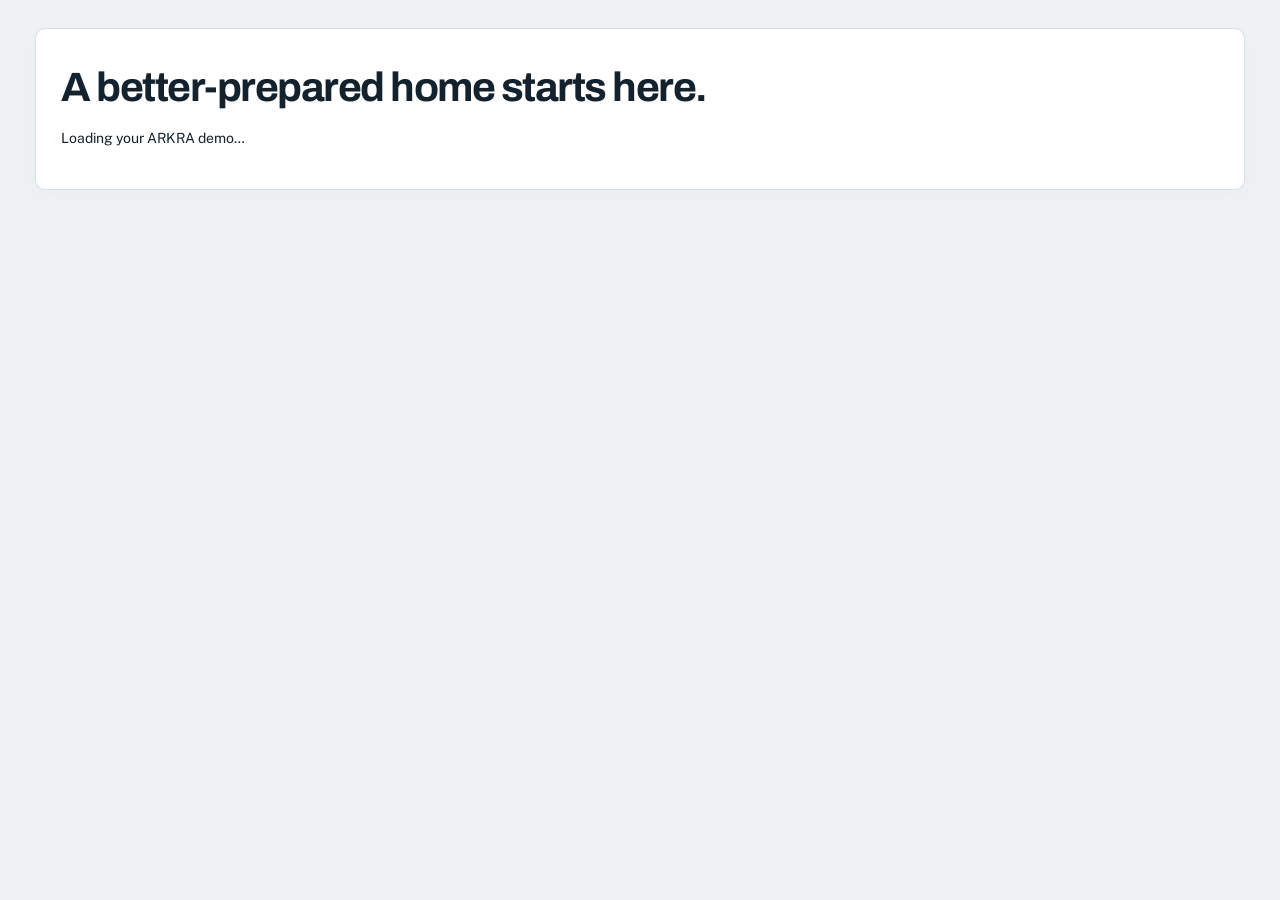
==== index.html @ 0b9d2a99 "Publish ARKRA website" ====
<!doctype html>
<html lang="en-GB">
  <head>
    <meta charset="utf-8" />
    <meta name="viewport" content="width=device-width,initial-scale=1" />
    <meta
      name="description"
      content="Understand your home’s climate risks and build a practical, funded resilience plan. ARKRA demo product."
    />
    <meta name="theme-color" content="#102d3b" />
    <title>ARKRA · A better-prepared home</title>
    <link rel="icon" href="data:," />
    <link rel="stylesheet" href="./assets/css/arkra.css?v=3" />
  </head>
  <body data-page="overview">
    <a class="skip" href="#main">Skip to content</a>
    <div id="header"></div>
    <main id="main">
      <section class="card">
        <h1>A better-prepared home starts here.</h1>
        <p>Loading your ARKRA demo…</p>
        <noscript
          >Enable JavaScript to explore this interactive demo. No information is
          sent.</noscript
        >
      </section>
    </main>
    <div id="footer"></div>
    <script type="module" src="./assets/js/app.js?v=3"></script>
  </body>
</html>
---- assets/css/arkra.css ----
@import url("https://fonts.googleapis.com/css2?family=Archivo:wght@400;500;600;700;800&family=Public+Sans:wght@400;500;600;700&display=swap");
:root {
  --paper: #eef2f3;
  --card: #fff;
  --ink: #13222c;
  --muted: #566874;
  --line: #d6dee2;
  --accent: #0a5a78;
  --soft: #e4eff2;
  --nav: #102d3b;
  --a: #2e8b57;
  --b: #7fae2e;
  --c: #d9a400;
  --d: #e2741b;
  --e: #c7352b;
  --shadow: 0 5px 22px #183d4d06;
  color-scheme: light;
}
html[data-theme="dark"] {
  --paper: #101c24;
  --card: #182a35;
  --ink: #ecf3f5;
  --muted: #a9bcc7;
  --line: #334853;
  --accent: #7bd0ec;
  --soft: #213d4c;
  --nav: #0a1720;
  color-scheme: dark;
}
* {
  box-sizing: border-box;
}
body {
  margin: 0;
  background: var(--paper);
  color: var(--ink);
  font:
    14px/1.65 "Public Sans",
    sans-serif;
  font-variant-numeric: tabular-nums;
}
h1,
h2,
h3,
.wordmark,
.metric {
  font-family: Archivo, sans-serif;
  line-height: 1.15;
}
h1 {
  font-size: clamp(28px, 3.2vw, 42px);
  letter-spacing: -1.5px;
  margin: 10px 0 16px;
}
h2 {
  font-size: 23px;
  letter-spacing: -0.6px;
  margin: 0 0 16px;
}
h3 {
  font-size: 17px;
  margin: 0 0 10px;
}
p {
  margin: 0 0 14px;
}
a {
  color: var(--accent);
  text-underline-offset: 4px;
}
button,
a,
input,
select,
textarea {
  touch-action: manipulation;
}
button,
.button {
  border: 1px solid var(--line);
  border-radius: 6px;
  background: var(--card);
  color: var(--ink);
  padding: 10px 16px;
  font:
    600 13px "Public Sans",
    sans-serif;
  cursor: pointer;
  display: inline-flex;
  align-items: center;
  justify-content: center;
  gap: 10px;
  text-decoration: none;
}
button:hover,
.button:hover {
  border-color: var(--accent);
}
.primary {
  background: var(--accent);
  color: var(--card);
  border-color: var(--accent);
}
html[data-theme="dark"] .primary {
  color: #102d3b;
}
:focus-visible {
  outline: 3px solid #d9a400;
  outline-offset: 4px;
}
.skip {
  position: absolute;
  top: -100px;
}
.skip:focus {
  top: 8px;
  z-index: 9;
}
.topbar {
  background: var(--nav);
  color: white;
}
.header {
  max-width: 1400px;
  padding: 23px 40px;
  margin: auto;
  display: flex;
  align-items: center;
  gap: 42px;
}
.wordmark {
  font-size: 27px;
  color: white;
  letter-spacing: 3px;
  font-weight: 800;
  text-decoration: none;
}
.wordmark span {
  color: #79bbca;
}
.brandnote {
  font-size: 10px;
  letter-spacing: 1.8px;
  color: #b2c7cf;
  margin-top: 4px;
}
nav {
  display: flex;
  gap: 7px;
  flex: 1;
}
nav a {
  color: #b8ccd5;
  text-decoration: none;
  padding: 8px 13px;
  border-radius: 5px;
  font-size: 13px;
}
nav a.active {
  color: white;
  background: #294754;
}
nav a:hover {
  color: white;
}
.theme {
  background: transparent;
  border-color: #55727f;
  color: white;
  padding: 8px 12px;
}
.notice {
  border-bottom: 1px solid var(--line);
  color: var(--muted);
  font-size: 11px;
  padding: 9px 30px;
  text-align: center;
  background: var(--card);
}
main {
  max-width: 1320px;
  margin: 0 auto;
  padding: 35px 35px 65px;
}
.eyebrow {
  font-size: 10px;
  letter-spacing: 2px;
  font-weight: 700;
  text-transform: uppercase;
  color: var(--accent);
}
.pageintro {
  display: flex;
  justify-content: space-between;
  align-items: end;
  margin-bottom: 27px;
  gap: 20px;
}
.pageintro p {
  max-width: 700px;
  color: var(--muted);
  margin: 0;
}
.tag {
  display: inline-flex;
  align-items: center;
  border: 1px solid var(--line);
  border-radius: 4px;
  padding: 4px 8px;
  font-size: 10px;
  letter-spacing: 0.5px;
  white-space: nowrap;
  background: var(--card);
  color: var(--muted);
}
.dot {
  width: 6px;
  height: 6px;
  background: #65b9c5;
  border-radius: 50%;
  display: inline-block;
  margin-right: 7px;
}
.card {
  background: var(--card);
  border: 1px solid var(--line);
  border-radius: 9px;
  box-shadow: var(--shadow);
  padding: 25px;
}
.grid {
  display: grid;
  gap: 20px;
}
.three {
  grid-template-columns: repeat(3, 1fr);
}
.four {
  grid-template-columns: repeat(4, 1fr);
}
.two {
  grid-template-columns: repeat(2, 1fr);
}
.muted,
small {
  color: var(--muted);
}
small {
  font-size: 11px;
}
.section {
  margin-top: 30px;
}
.sectiontitle {
  display: flex;
  align-items: center;
  justify-content: space-between;
  margin-bottom: 15px;
}
.sectiontitle h2 {
  margin: 0;
}
.metric {
  font-size: 37px;
  letter-spacing: -1.4px;
  font-weight: 600;
  margin: 12px 0 6px;
}
.metric small {
  font-size: 14px;
  letter-spacing: 0;
  font-family: "Public Sans", sans-serif;
  font-weight: 400;
}
.kpi-label {
  font-size: 11px;
  color: var(--muted);
}
.pill {
  border-radius: 4px;
  padding: 4px 8px;
  font-size: 11px;
  font-weight: 700;
  color: #1a252a;
  background: var(--band);
  display: inline-block;
}
.pill.A,
.pill.B,
.pill.C {
  color: #13222c;
}
.pill.D,
.pill.E {
  color: #fff;
}
.A {
  --band: var(--a);
}
.B {
  --band: var(--b);
}
.C {
  --band: var(--c);
}
.D {
  --band: var(--d);
}
.E {
  --band: var(--e);
}
.hero {
  padding: 0;
  display: grid;
  grid-template-columns: 1.1fr 1fr;
  overflow: hidden;
}
.herocopy {
  padding: 36px;
}
.herocopy h2 {
  font-size: 34px;
  max-width: 520px;
  letter-spacing: -1px;
}
.herocopy p {
  max-width: 510px;
  color: var(--muted);
}
.heroart {
  background: #dce9ed;
  min-height: 300px;
  display: grid;
  place-items: center;
  position: relative;
}
.heroart svg {
  width: 100%;
  height: 310px;
}
.artlabel {
  position: absolute;
  bottom: 15px;
  left: 25px;
  font-size: 9px;
  letter-spacing: 1px;
  color: #375765;
}
.journey {
  display: grid;
  grid-template-columns: repeat(5, 1fr);
  padding: 22px 0;
  gap: 12px;
}
.step {
  display: flex;
  gap: 12px;
  align-items: center;
}
.stepnum {
  border: 1px solid var(--line);
  border-radius: 50%;
  width: 30px;
  height: 30px;
  display: grid;
  place-items: center;
  font-size: 11px;
  color: var(--accent);
  background: var(--card);
}
.step strong {
  font-size: 13px;
  display: block;
}
.step small {
  font-size: 10px;
}
.proto {
  position: relative;
  display: flex;
  flex-direction: column;
  min-height: 246px;
}
.proto .icon {
  font-size: 26px;
  color: var(--accent);
  margin-bottom: 20px;
}
.proto h3 {
  font-size: 20px;
}
.proto p {
  color: var(--muted);
  font-size: 12px;
}
.proto a {
  font-size: 12px;
  font-weight: 700;
  text-decoration: none;
  margin-top: auto;
}
.proto .number {
  position: absolute;
  right: 23px;
  top: 23px;
  font-size: 10px;
  letter-spacing: 1px;
  color: var(--muted);
}
.split {
  grid-template-columns: 310px minmax(0, 1fr);
  align-items: start;
}
.planlayout {
  grid-template-columns: minmax(0, 1fr) 360px;
  align-items: start;
}
.sticky {
  position: sticky;
  top: 18px;
}
.field {
  display: block;
  margin-bottom: 15px;
  font-size: 12px;
  font-weight: 600;
}
.field input,
.field select,
.field textarea {
  margin-top: 6px;
  width: 100%;
}
input,
select,
textarea {
  border: 1px solid var(--line);
  padding: 9px 10px;
  border-radius: 5px;
  background: var(--card);
  color: var(--ink);
  font:
    13px "Public Sans",
    sans-serif;
  max-width: 100%;
}
input[type="checkbox"] {
  accent-color: var(--accent);
  width: 16px;
  height: 16px;
}
input[type="range"] {
  accent-color: var(--accent);
  width: 100%;
  padding: 0;
}
fieldset {
  border: 0;
  padding: 0;
  margin: 18px 0;
}
legend {
  font-weight: 700;
  margin-bottom: 10px;
}
.check {
  display: flex;
  align-items: center;
  gap: 9px;
  font-size: 12px;
  margin: 9px 0;
}
.segmented {
  display: flex;
  gap: 5px;
  background: var(--paper);
  padding: 4px;
  border-radius: 6px;
  flex-wrap: wrap;
}
.segmented button {
  border: 0;
  background: transparent;
  padding: 8px 13px;
  font-size: 11px;
}
.segmented button.selected {
  background: var(--card);
  box-shadow: 0 1px 4px #0001;
  color: var(--accent);
}
.scorehead {
  display: flex;
  justify-content: space-between;
  gap: 20px;
}
.scorevalue {
  font-family: Archivo, sans-serif;
  font-size: 72px;
  line-height: 1;
  font-weight: 600;
  letter-spacing: -4px;
  margin: 16px 0;
}
.scorevalue small {
  font-size: 21px;
  letter-spacing: -0.5px;
}
.rangebar {
  position: relative;
  display: flex;
  height: 12px;
  border-radius: 4px;
  margin: 30px 0 23px;
}
.rangebar > span {
  width: 20%;
  background: var(--band);
  text-align: center;
  padding-top: 15px;
  font-size: 9px;
}
.marker {
  position: absolute;
  width: 3px;
  height: 22px;
  top: -5px;
  background: var(--ink);
}
.likely {
  position: absolute;
  height: 22px;
  top: -5px;
  border: 2px solid var(--ink);
  background: #ffffff55;
}
.trajectory {
  margin-top: 23px;
}
.trajectory .card {
  padding: 15px;
  box-shadow: none;
}
.trajectory .metric {
  font-size: 28px;
}
.hazard {
  border-top: 1px solid var(--line);
  padding: 18px 0;
}
.hazardtitle {
  display: flex;
  justify-content: space-between;
  font-size: 13px;
  margin-bottom: 10px;
}
.bar {
  height: 7px;
  background: var(--paper);
  border-radius: 3px;
  overflow: hidden;
  margin: 5px 0;
}
.bar i {
  display: block;
  height: 100%;
  background: var(--accent);
  border-radius: 3px;
}
.bar.area i {
  background: #a6b8c1;
}
.barlabel {
  display: flex;
  justify-content: space-between;
  font-size: 10px;
  color: var(--muted);
}
.factor {
  font-size: 10px;
  background: #e4f3e9;
  color: #28613c;
  border-radius: 3px;
  display: inline-block;
  margin: 6px 3px 0 0;
  padding: 2px 6px;
}
.factor.up {
  background: #fff0d9;
  color: #805110;
}
details {
  margin-top: 10px;
}
summary {
  font-size: 11px;
  color: var(--accent);
  cursor: pointer;
}
.epcladder {
  display: flex;
  gap: 4px;
  margin: 16px 0;
}
.epcladder span {
  padding: 4px 9px;
  color: #13222c;
  font-size: 11px;
}
.epcladder .current {
  outline: 2px solid var(--ink);
  outline-offset: 3px;
  font-weight: 700;
}
.actions {
  display: flex;
  gap: 8px;
  flex-wrap: wrap;
  align-items: center;
}
.measure {
  margin-bottom: 13px;
}
.measuretop {
  display: flex;
  gap: 15px;
  justify-content: space-between;
}
.measuretop h3 {
  font-size: 15px;
}
.measure .three {
  gap: 10px;
  margin: 14px 0;
}
.measure strong {
  font-size: 16px;
}
.measure p {
  font-size: 11px;
  color: var(--muted);
}
.lineitem {
  display: flex;
  justify-content: space-between;
  gap: 12px;
  font-size: 12px;
  margin: 10px 0;
}
.total {
  padding-top: 14px;
  border-top: 1px solid var(--line);
  font-size: 16px;
  font-weight: 700;
}
.beforeafter {
  background: var(--paper);
  padding: 15px;
  border-radius: 6px;
  margin: 18px 0;
}
.beforeafter strong {
  font-size: 23px;
}
.callout {
  border-left: 3px solid var(--accent);
  background: var(--soft);
  padding: 16px 20px;
  font-size: 12px;
  border-radius: 0 5px 5px 0;
}
.chartrow {
  display: grid;
  grid-template-columns: 110px 1fr 65px;
  gap: 12px;
  align-items: center;
  margin: 14px 0;
  font-size: 11px;
}
.chartrow .bar {
  height: 17px;
}
.chartrow .bar i {
  background: var(--band, var(--accent));
}
table {
  border-collapse: collapse;
  width: 100%;
  font-size: 12px;
  text-align: left;
}
td,
th {
  padding: 12px 10px;
  border-bottom: 1px solid var(--line);
  vertical-align: top;
}
th {
  font-size: 10px;
  color: var(--muted);
  font-weight: 600;
  text-transform: uppercase;
  letter-spacing: 0.4px;
}
.tablewrap {
  overflow-x: auto;
}
.method-table td {
  max-width: 500px;
  overflow-wrap: anywhere;
}
.method-table pre {
  white-space: pre-wrap;
  font-size: 11px;
  margin: 0;
}
.footer {
  max-width: 1250px;
  margin: 0 auto;
  padding: 20px 0 30px;
  border-top: 1px solid var(--line);
  display: flex;
  justify-content: space-between;
  color: var(--muted);
  font-size: 10px;
  gap: 20px;
}
.presentation .inputs {
  display: none;
}
.presentation .split {
  grid-template-columns: 1fr;
}
.presentation .scorevalue {
  font-size: 96px;
}
.presentation main {
  max-width: 1450px;
}
.presentation .hazard {
  padding: 12px 0;
}
.print-only {
  display: none;
}
@media (max-width: 1000px) {
  .header {
    gap: 20px;
    padding: 20px;
  }
  nav {
    gap: 0;
  }
  nav a {
    padding: 8px;
  }
  .split {
    grid-template-columns: 270px minmax(0, 1fr);
  }
  .planlayout {
    grid-template-columns: minmax(0, 1fr) 310px;
  }
  .four {
    grid-template-columns: repeat(2, 1fr);
  }
  .hero {
    grid-template-columns: 1fr 1fr;
  }
  .journey {
    gap: 7px;
  }
  .step {
    gap: 7px;
  }
}
@media (max-width: 740px) {
  main {
    padding: 25px 17px 40px;
  }
  .header {
    flex-wrap: wrap;
    padding: 15px 17px;
    gap: 15px;
  }
  .header nav {
    order: 3;
    flex-basis: 100%;
    overflow: auto;
    justify-content: space-between;
  }
  .theme {
    margin-left: auto;
  }
  .brandnote {
    font-size: 8px;
  }
  nav a {
    font-size: 11px;
    padding: 6px;
  }
  .pageintro {
    display: block;
  }
  .pageintro .tag {
    margin-top: 15px;
  }
  .hero,
  .split,
  .planlayout,
  .three,
  .two {
    grid-template-columns: 1fr;
  }
  .heroart {
    min-height: 220px;
  }
  .heroart svg {
    height: 250px;
  }
  .herocopy {
    padding: 24px;
  }
  .herocopy h2 {
    font-size: 30px;
  }
  .journey {
    grid-template-columns: 1fr 1fr;
    gap: 15px;
    margin: 8px 0;
  }
  .sticky {
    position: static;
  }
  .card {
    padding: 20px;
  }
  .four {
    gap: 10px;
  }
  .metric {
    font-size: 30px;
  }
  .scorehead {
    display: block;
  }
  .trajectory.three {
    grid-template-columns: repeat(3, 1fr);
    gap: 7px;
  }
  .trajectory .card {
    padding: 10px;
  }
  .trajectory .metric {
    font-size: 24px;
  }
  .footer {
    margin: 0 17px;
    display: block;
  }
  .measure .three {
    grid-template-columns: repeat(3, 1fr);
  }
  .notice {
    font-size: 10px;
    padding: 8px 15px;
  }
}
@media (prefers-reduced-motion: reduce) {
  * {
    scroll-behavior: auto !important;
    transition: none !important;
  }
}
@media print {
  @page {
    size: A4;
    margin: 10mm;
  }
  body {
    font-size: 9px;
    background: white;
    color: black;
  }
  .topbar,
  .notice,
  .inputs,
  .noprint,
  .footer,
  details,
  .theme {
    display: none !important;
  }
  main {
    padding: 0;
    max-width: none;
  }
  .split {
    display: block;
  }
  .card {
    box-shadow: none;
    border: 0;
    padding: 8px;
  }
  .pageintro {
    margin-bottom: 7px;
  }
  h1 {
    font-size: 24px;
  }
  .scorevalue {
    font-size: 45px;
  }
  .trajectory .card {
    border: 1px solid #ccc;
  }
  .hazard {
    padding: 6px 0;
    break-inside: avoid;
  }
  .section {
    margin-top: 8px;
  }
  .print-only {
    display: block;
  }
  .scorepage .epc-section {
    display: none;
  }
  .scorepage .two {
    grid-template-columns: 1fr;
  }
  .scorepage h2 {
    font-size: 16px;
  }
  .scorepage .bar {
    height: 4px;
  }
}
.grid > * {
  min-width: 0;
}
pre {
  white-space: pre-wrap;
  overflow-wrap: anywhere;
}
.tablewrap {
  max-width: 100%;
}
.sectiontitle {
  gap: 12px;
}
.sectiontitle small {
  text-align: right;
}
@media (max-width: 740px) {
  .sectiontitle {
    align-items: start;
    flex-wrap: wrap;
  }
  .sectiontitle small {
    text-align: left;
  }
  .scorevalue + .pill {
    margin-bottom: 7px;
  }
  .scorehead h2 {
    overflow-wrap: anywhere;
  }
}
/* Product journey */
:root {
  --radius: 10px;
}
.demo-bar {
  position: sticky;
  top: 0;
  z-index: 30;
  background: var(--card);
  border-bottom: 1px solid var(--line);
  padding: 7px 20px;
  text-align: center;
  font-size: 10px;
  color: var(--muted);
  display: flex;
  align-items: center;
  justify-content: center;
  gap: 7px;
}
.demo-dot {
  width: 6px;
  height: 6px;
  display: inline-block;
  background: #64adb9;
  border-radius: 50%;
  flex-shrink: 0;
}
.header {
  max-width: 1440px;
  padding: 20px 35px;
  gap: 28px;
}
.header nav {
  justify-content: center;
  gap: 2px;
}
.header nav a {
  font-size: 12px;
  padding: 9px 12px;
}
.header .theme {
  margin-left: auto;
}
.persona-strip {
  background: var(--card);
  border-bottom: 1px solid var(--line);
}
.persona-inner {
  max-width: 1320px;
  padding: 10px 35px;
  margin: auto;
  display: flex;
  align-items: center;
  gap: 20px;
  font-size: 11px;
}
.persona-inner label {
  margin-left: auto;
  display: flex;
  align-items: center;
  gap: 8px;
  color: var(--muted);
}
.persona-inner select {
  font-size: 11px;
  font-weight: 600;
  padding: 6px 8px;
  max-width: 360px;
  border: 0;
  background: var(--paper);
}
.persona-inner a {
  font-size: 11px;
  text-decoration: none;
}
.save-warning {
  background: #fff0d9;
  color: #654014;
  text-align: center;
  font-size: 12px;
  padding: 9px;
}
main {
  padding-top: 28px;
}
.pageintro {
  margin-bottom: 24px;
}
.pageintro h1 {
  font-size: 35px;
}
.pageintro p {
  font-size: 13px;
}
.eyebrow {
  line-height: 1.6;
}
.card {
  border-radius: var(--radius);
}
.card h2 {
  margin-top: 8px;
}
.pill,
.pill.A,
.pill.B,
.pill.C,
.pill.D,
.pill.E {
  color: var(--ink);
  background: var(--card);
  border: 1px solid var(--line);
  border-left: 5px solid var(--band);
  font-size: 11px;
}
.source-badge {
  font-size: 10px;
  font-weight: 600;
  border: 1px solid var(--line);
  color: var(--muted);
  padding: 3px 7px;
  border-radius: 4px;
  display: inline-block;
  line-height: 1.5;
}
.source-badge.official {
  background: #e4f3e9;
  border-color: #bdcfbf;
  color: #28613c;
}
.source-badge.owner {
  background: #e5f0f5;
  border-color: #b8cfd8;
  color: #14506a;
}
.source-badge.assumed {
  background: #fff2d9;
  border-color: #e3d1a9;
  color: #76531c;
}
.kpi .metric {
  font-size: 34px;
}
.kpi .metric small {
  display: block;
  margin-top: 5px;
  line-height: 1.3;
  font-size: 12px;
  font-family: "Public Sans", sans-serif;
  letter-spacing: 0;
}
.kpi .kpi-label {
  font-weight: 600;
}
.rating-value {
  font-family: Archivo, sans-serif;
  font-weight: 600;
  font-size: 78px;
  line-height: 1;
  letter-spacing: -4px;
  display: block;
}
.rating-denom {
  font-size: 19px;
  font-weight: 400;
  letter-spacing: 0;
  color: var(--muted);
}
.score-range {
  display: block;
  color: var(--muted);
  font-size: 12px;
  margin-top: 12px;
  letter-spacing: 0;
}
.score-scale {
  padding-bottom: 15px;
}
.outlook-score {
  display: grid;
  grid-template-columns: 1fr 1.2fr;
  gap: 20px;
  align-items: center;
  margin: 25px 0;
}
.outlook-score p {
  font-size: 12px;
  color: var(--muted);
  margin-top: 12px;
}
.dashboard-layout {
  grid-template-columns: minmax(0, 1fr) 325px;
  align-items: start;
}
.dashboard-layout .outlook {
  border-top: 3px solid var(--accent);
}
.confidence-line {
  display: flex;
  justify-content: space-between;
  align-items: center;
  gap: 15px;
  margin-top: 18px;
  font-size: 11px;
}
.trajectory-score {
  font-size: 25px;
  font-family: Archivo, sans-serif;
  line-height: 1.3;
  margin: 9px 0;
}
.trajectory-score small {
  display: block;
  font-family: "Public Sans", sans-serif;
  font-size: 10px;
}
.range-note {
  display: block;
  margin-top: 12px;
}
.next-step {
  background: var(--nav);
  color: white;
}
.next-step p,
.next-step small {
  color: #c1d3dc;
}
.next-step .eyebrow {
  color: #91cbdc;
}
.next-step h2 {
  font-size: 25px;
  line-height: 1.2;
}
.next-icon {
  font-size: 40px;
  color: #7ac2d5;
  margin: 15px 0;
}
.next-step .button {
  display: flex;
  background: #dbeef4;
  color: #153a4b;
  margin: 20px 0 10px;
}
.next-step .lineitem {
  font-size: 11px;
}
.next-step .lineitem strong {
  white-space: nowrap;
}
.next-step > small {
  display: block;
  font-size: 10px;
}
.energy-card h2 {
  font-size: 36px;
  margin: 14px 0;
}
.energy-card p {
  font-size: 12px;
}
.epcladder span {
  padding: 4px 8px;
}
.moment {
  border-bottom: 1px solid var(--line);
  padding: 15px 0;
  margin-bottom: 13px;
}
.moment p {
  font-size: 12px;
  margin: 12px 0 8px;
}
.moment a {
  font-size: 11px;
  font-weight: 600;
  text-decoration: none;
}
.moments-card h2 {
  font-size: 22px;
}
.hazard-meta {
  display: flex;
  justify-content: space-between;
  gap: 10px;
  font-size: 10px;
  color: var(--muted);
}
.hazard-svg {
  width: 100%;
  height: auto;
  margin: 10px 0 3px;
}
.hazard-svg text {
  fill: var(--muted);
  font:
    10px "Public Sans",
    sans-serif;
}
.hazardtitle {
  align-items: center;
  gap: 10px;
}
.drought-note {
  font-size: 11px;
  color: var(--muted);
  margin: 10px 0 0;
}
.correction-form {
  padding: 15px;
  background: var(--paper);
  border-radius: 5px;
  margin-top: 12px;
}
.check-layout {
  grid-template-columns: 260px minmax(0, 1fr);
  max-width: 1080px;
  margin: auto;
  align-items: start;
}
.check-steps ol {
  list-style: none;
  padding: 0;
  margin: 20px 0 30px;
}
.check-steps li {
  display: flex;
  align-items: center;
  gap: 12px;
  color: var(--muted);
  font-size: 12px;
  padding: 11px 0;
}
.check-steps li span {
  width: 26px;
  height: 26px;
  border: 1px solid var(--line);
  border-radius: 50%;
  display: grid;
  place-items: center;
  font-size: 10px;
}
.check-steps .current {
  color: var(--accent);
  font-weight: 700;
}
.check-steps .current span {
  background: var(--accent);
  color: var(--card);
  border-color: var(--accent);
}
.check-steps .done span {
  background: var(--soft);
  color: var(--accent);
}
.check-card {
  min-height: 440px;
  padding: 30px;
}
.check-progress {
  display: flex;
  justify-content: space-between;
  color: var(--muted);
  font-size: 11px;
}
.check-card progress {
  width: 100%;
  height: 5px;
  appearance: none;
  border: 0;
  margin: 12px 0 25px;
  accent-color: var(--accent);
}
progress::-webkit-progress-bar {
  background: var(--paper);
  border-radius: 4px;
}
progress::-webkit-progress-value {
  background: var(--accent);
  border-radius: 4px;
}
.check-card h2 {
  font-size: 27px;
  margin-bottom: 22px;
}
.check-card p {
  font-size: 13px;
}
.check-card .field {
  margin-bottom: 20px;
}
.wizard-actions {
  display: flex;
  justify-content: space-between;
  gap: 20px;
  border-top: 1px solid var(--line);
  padding-top: 20px;
  margin-top: 25px;
  margin-bottom: 12px;
}
button:disabled {
  opacity: 0.5;
  cursor: default;
}
.assisted {
  max-width: 1080px;
  margin-left: auto;
  margin-right: auto;
}
.assisted > summary {
  font-size: 13px;
  font-weight: 600;
}
.plan-presets {
  display: flex;
  gap: 8px;
  align-items: stretch;
  margin: 15px 0;
}
.preset {
  flex-direction: column;
  gap: 5px;
  flex: 1;
  align-items: start;
  padding: 12px;
}
.preset:first-child {
  border-color: var(--accent);
  background: var(--soft);
  color: var(--accent);
}
.preset small {
  font-size: 9px;
}
.measure-list .measure {
  padding: 22px;
  margin-bottom: 15px;
}
.measure.in-plan {
  border-color: var(--accent);
  box-shadow: inset 3px 0 var(--accent);
}
.measuretop h3 {
  margin-top: 6px;
  font-size: 17px;
  line-height: 1.35;
}
.measuretop .eyebrow {
  font-size: 9px;
}
.measuretop > .check {
  flex-shrink: 0;
  font-size: 11px;
  white-space: nowrap;
}
.measure-cost {
  margin: 15px 0;
}
.measure-cost strong {
  font-family: Archivo, sans-serif;
  font-size: 24px;
  margin-right: 7px;
}
.measure-effects {
  padding: 12px;
  background: var(--paper);
  border-radius: 5px;
  margin-bottom: 12px;
}
.measure-effects strong {
  display: block;
  font-size: 15px;
  margin-top: 5px;
}
.measure-effects small {
  font-size: 9px;
}
.measure details p {
  margin-top: 10px;
}
.plan-panel {
  padding: 23px;
}
.plan-panel h2 {
  font-size: 25px;
  line-height: 1.25;
}
.plan-panel .field {
  margin-top: 10px;
}
.plan-panel hr,
.card hr {
  border: 0;
  border-top: 1px solid var(--line);
  margin: 23px 0;
}
.full {
  width: 100%;
}
.block {
  display: block;
}
.small-text {
  font-size: 11px;
  margin: 10px 0;
  color: var(--muted);
}
.empty-state {
  padding: 25px 12px;
  color: var(--muted);
  text-align: center;
  font-size: 12px;
}
.empty-state h3 {
  color: var(--ink);
}
.installer {
  display: flex;
  justify-content: space-between;
  gap: 20px;
  border-top: 1px solid var(--line);
  padding: 22px 0;
  align-items: start;
}
.installer h3 {
  margin-top: 9px;
}
.installer p {
  font-size: 12px;
}
.installer small {
  font-size: 10px;
}
.installer > button {
  flex-shrink: 0;
  font-size: 11px;
}
.installer a {
  font-size: 10px;
}
.survey-details > summary {
  font-size: 13px;
  font-weight: 600;
}
.form-message {
  font-size: 12px;
  color: var(--accent);
  margin-top: 15px;
}
.svg-chart {
  width: 100%;
  height: auto;
  margin-top: 10px;
  overflow: visible;
}
.chart-label {
  fill: var(--ink);
  font:
    11px "Public Sans",
    sans-serif;
}
.chart-caption {
  fill: var(--muted);
  font:
    10px "Public Sans",
    sans-serif;
}
.passport-cover {
  display: flex;
  justify-content: space-between;
  align-items: center;
  border-top: 3px solid var(--accent);
  padding: 30px;
}
.passport-cover h2 {
  font-size: 32px;
}
.passport-stamp {
  display: flex;
  gap: 15px;
  align-items: center;
  color: var(--accent);
  font-size: 10px;
  letter-spacing: 2px;
}
.passport-stamp span {
  font-size: 60px;
}
.passport-layout {
  grid-template-columns: minmax(0, 1fr) 300px;
  align-items: start;
}
.history-chart {
  width: 100%;
  margin: 15px 0 0;
}
.passport-timeline {
  padding: 0;
  list-style: none;
  margin: 15px 0;
}
.passport-timeline li {
  position: relative;
  margin-left: 8px;
  padding: 0 0 20px 25px;
  border-left: 1px solid var(--line);
}
.passport-timeline li:before {
  content: "";
  position: absolute;
  width: 9px;
  height: 9px;
  background: var(--paper);
  border: 2px solid var(--accent);
  border-radius: 50%;
  left: -6px;
  top: 4px;
}
.passport-timeline .complete:before {
  background: var(--accent);
}
.passport-timeline strong {
  font-size: 12px;
}
.passport-timeline small {
  display: block;
  margin-top: 6px;
}
.passport-timeline p {
  font-size: 11px;
  margin: 5px 0;
}
.status {
  display: inline-block;
  border: 1px solid var(--line);
  font-size: 10px;
  padding: 3px 7px;
  border-radius: 4px;
  color: var(--muted);
  text-transform: capitalize;
}
.status.verified {
  background: var(--soft);
  color: var(--accent);
  border-color: var(--accent);
}
.status.installed {
  background: #fff2d9;
  color: #76531c;
}
.passport-entry {
  border-top: 1px solid var(--line);
  padding: 22px 0;
}
.passport-entry > .measuretop h3 {
  margin-top: 0;
}
.evidence-file {
  display: inline-flex;
  align-items: center;
  gap: 8px;
  font-size: 10px;
  border: 1px solid var(--line);
  padding: 5px 8px;
  border-radius: 5px;
  margin: 5px 5px 0 0;
  overflow-wrap: anywhere;
}
.evidence-file button {
  padding: 0 4px;
  border: 0;
  font-size: 15px;
  background: transparent;
}
.evidence-kind {
  display: inline-block;
  width: 220px;
  margin: 12px 12px 0 0;
  font-size: 10px;
  overflow-wrap: anywhere;
}
.share-card .button {
  margin-top: 13px;
}
.share-card p {
  font-size: 12px;
}
.street-svg {
  width: 100%;
  margin: 15px 0;
}
.house-band {
  font:
    700 21px Archivo,
    sans-serif;
  fill: var(--ink);
}
.community-option h2 {
  font-size: 22px;
}
.community-option .eyebrow {
  font-size: 9px;
  letter-spacing: 1px;
}
.community-option p {
  font-size: 13px;
  min-height: 64px;
}
.cost-compare {
  background: var(--paper);
  padding: 15px;
  border-radius: 5px;
}
.cost-compare strong {
  display: block;
  font-size: 25px;
  font-family: Archivo, sans-serif;
  margin-top: 6px;
}
.community-option > small {
  font-size: 10px;
  margin-top: 10px;
}
.lender-controls {
  display: grid;
  grid-template-columns: 1fr 1fr;
  gap: 30px;
  align-items: center;
}
.slider-controls .field {
  font-size: 11px;
  position: relative;
}
.slider-controls strong {
  float: right;
  color: var(--accent);
}
.slider-controls input {
  margin-top: 17px;
}
.impact-headline {
  background: var(--nav);
  color: white;
}
.impact-headline .eyebrow {
  color: #94cddd;
}
.impact-headline .metric {
  font-size: 62px;
  margin: 14px 0 8px;
}
.impact-headline h2 {
  font-size: 21px;
}
.impact-headline small {
  color: #c7d9e0;
  display: block;
  margin-top: 14px;
}
.verified-count {
  display: inline-block;
  border: 1px solid #708c97;
  border-radius: 4px;
  padding: 4px 8px;
  font-size: 11px;
}
.band-chart {
  border-bottom: 1px solid var(--line);
  padding: 14px 0;
}
.band-chart .svg-chart {
  margin-top: 5px;
}
.quarter-counts .card {
  padding: 15px;
  background: var(--paper);
  box-shadow: none;
}
.quarter-counts .metric {
  font-size: 27px;
}
.nudge-example {
  max-width: 650px;
  background: var(--soft);
  border: 1px solid var(--line);
  padding: 20px;
  border-radius: 8px;
}
.nudge-example h3 {
  margin-top: 15px;
}
.white-label-preview {
  max-width: 600px;
  border: 1px solid var(--line);
  border-radius: 9px;
  overflow: hidden;
  margin: 20px auto;
  background: var(--card);
}
.partner-head {
  background: var(--nav);
  color: white;
  padding: 17px 25px;
  display: flex;
  justify-content: space-between;
  font-size: 12px;
}
.partner-head strong {
  letter-spacing: 2px;
}
.partner-body {
  padding: 25px;
}
.partner-body h3 {
  margin: 15px 0 20px;
  font-size: 24px;
}
.partner-body .rating-value {
  font-size: 60px;
}
.partner-body .pill {
  margin: 14px 0;
}
.neutral-partner {
  --accent: #3c4b5d;
  --nav: #17283d;
  --paper: #f0f1f3;
  --card: #fff;
  --ink: #17283d;
  --muted: #546372;
  --line: #cbd0d7;
  --soft: #eceff2;
  color: var(--ink);
}
.product-hero {
  padding: 0;
  display: grid;
  grid-template-columns: 1.15fr 1fr;
  overflow: hidden;
}
.product-hero-copy {
  padding: 35px;
}
.product-hero h1 {
  font-size: 38px;
  line-height: 1.15;
  letter-spacing: -1.7px;
  margin-top: 12px;
}
.product-hero-copy > p {
  font-size: 13px;
  color: var(--muted);
  max-width: 550px;
  margin: 18px 0 22px;
}
.product-hero-art {
  background: #dce9ed;
  position: relative;
  display: flex;
  align-items: center;
  justify-content: center;
  padding: 15px;
}
.product-hero-art img {
  width: 100%;
  max-width: 560px;
}
.hero-note {
  position: absolute;
  left: 22px;
  bottom: 17px;
  color: #375765;
  font-size: 8px;
  letter-spacing: 1px;
}
.hero-trust {
  display: flex;
  gap: 15px;
  flex-wrap: wrap;
  font-size: 9px;
  color: var(--muted);
  margin-top: 22px;
}
.journey-section {
  margin-top: 25px;
}
.journey-section .sectiontitle {
  margin-bottom: 8px;
}
.journey-section h2 {
  font-size: 18px;
}
.journey-scroll {
  overflow-x: auto;
}
.journey-svg {
  width: 100%;
  min-width: 850px;
  display: block;
}
.journey-number {
  font:
    10px "Public Sans",
    sans-serif;
  fill: var(--accent);
}
.journey-name {
  font:
    600 13px "Public Sans",
    sans-serif;
  fill: var(--ink);
}
.journey-benefit {
  font:
    10px "Public Sans",
    sans-serif;
  fill: var(--muted);
}
.featured-kpi {
  border-top: 3px solid var(--accent);
}
.persona-card {
  color: var(--ink);
  text-decoration: none;
  transition: border-color 0.12s;
}
.persona-card:hover {
  border-color: var(--accent);
}
.persona-card-top {
  display: flex;
  justify-content: space-between;
  align-items: center;
  margin-bottom: 17px;
}
.avatar {
  display: inline-flex;
  align-items: center;
  justify-content: center;
  width: 39px;
  height: 39px;
  border-radius: 50%;
  background: var(--soft);
  font-size: 13px;
  font-weight: 700;
  color: var(--accent);
}
.persona-card h3 {
  font-size: 20px;
}
.persona-card > strong {
  font-size: 12px;
}
.persona-card > small {
  display: block;
  font-size: 10px;
}
.persona-card p {
  font-size: 12px;
  color: var(--muted);
  margin: 15px 0;
  min-height: 60px;
}
.persona-cta {
  display: flex;
  justify-content: space-between;
  font-weight: 600;
  color: var(--accent);
  font-size: 12px;
  border-top: 1px solid var(--line);
  padding-top: 14px;
  margin-bottom: 12px;
}
.fact .eyebrow {
  font-size: 9px;
  letter-spacing: 1px;
}
.fact h3 {
  font-size: 17px;
  line-height: 1.3;
}
.fact p {
  font-size: 12px;
}
.fact a {
  font-size: 10px;
}
.audience-icon {
  display: block;
  color: var(--accent);
  font-size: 27px;
  margin: 10px 0;
}
.audience p {
  font-size: 12px;
  color: var(--muted);
}
.audience h2 {
  font-size: 22px;
  margin-bottom: 20px;
}
.about-intro p {
  font-size: 14px;
  max-width: 1000px;
}
.competitor-table {
  min-width: 900px;
}
.competitor-table td:first-child {
  min-width: 220px;
}
.competitor-table td:first-child p {
  font-size: 10px;
  margin: 7px 0 0;
  color: var(--muted);
}
.competitor-table details {
  margin: 0;
}
.competitor-table summary {
  font-weight: 600;
  white-space: nowrap;
}
.competitor-table details p {
  min-width: 170px;
  font-size: 10px;
}
.competitor-table details small {
  display: block;
  font-size: 9px;
  margin-top: 5px;
}
.roadmap {
  padding: 0;
  list-style: none;
}
.roadmap li .stepnum {
  margin-bottom: 17px;
}
.roadmap li p {
  font-size: 12px;
  color: var(--muted);
}
.team-card h3 {
  margin: 18px 0 8px;
}
.team-card p {
  font-size: 12px;
  color: var(--muted);
}
.official-links {
  display: flex;
  gap: 15px 25px;
  flex-wrap: wrap;
  margin: 18px 0 20px;
}
.official-links a {
  font-size: 12px;
}
.data-register {
  margin-top: 12px;
}
.data-register > summary {
  font-size: 16px;
  font-weight: 600;
  text-transform: capitalize;
}
.data-register > summary .tag {
  float: right;
}
.data-register p {
  margin-top: 15px;
}
.data-register td pre {
  max-width: 400px;
  min-width: 130px;
  font-size: 10px;
}
.toast {
  position: fixed;
  bottom: 25px;
  left: 50%;
  transform: translateX(-50%);
  z-index: 100;
  background: var(--ink);
  color: var(--card);
  border: 1px solid var(--line);
  box-shadow: 0 4px 24px #0002;
  padding: 14px 22px;
  border-radius: 8px;
  font-size: 12px;
  max-width: calc(100vw - 30px);
  width: max-content;
}
.presentation .persona-strip,
.presentation .header nav,
.presentation .header .theme,
.presentation .brandnote,
.presentation .footer {
  display: none;
}
.presentation .header {
  padding: 12px 35px;
}
.presentation .pageintro h1 {
  font-size: 38px;
}
.presentation main {
  padding-top: 24px;
}
.presentation .demo-bar {
  position: static;
}
.presentation .outlook-score .rating-value {
  font-size: 84px;
}
.grid > * {
  min-width: 0;
}
[hidden] {
  display: none !important;
}
@media (max-width: 1100px) {
  .header {
    gap: 15px;
    padding: 17px 25px;
  }
  .header nav a {
    font-size: 11px;
    padding: 8px;
  }
  .dashboard-layout {
    grid-template-columns: minmax(0, 1fr) 290px;
  }
  .product-hero-copy {
    padding: 27px;
  }
  .product-hero h1 {
    font-size: 32px;
  }
  .check-layout {
    grid-template-columns: 230px minmax(0, 1fr);
  }
  .lender-controls {
    grid-template-columns: 1fr;
  }
  .community-option p {
    min-height: 0;
  }
  .epcladder {
    gap: 3px;
  }
  .epcladder span {
    padding: 3px 7px;
  }
  .plan-presets {
    flex-wrap: wrap;
  }
}
@media (max-width: 740px) {
  .demo-bar {
    font-size: 9px;
    padding: 6px 12px;
    line-height: 1.5;
  }
  .header {
    padding: 14px 17px;
  }
  .header nav {
    justify-content: space-between;
    flex-basis: 100%;
    order: 3;
  }
  .header nav a {
    font-size: 10px;
    padding: 6px 7px;
    text-align: center;
  }
  .persona-inner {
    padding: 9px 17px;
    gap: 8px;
    flex-wrap: wrap;
  }
  .persona-context {
    display: none;
  }
  .persona-inner label {
    margin: 0;
    font-size: 10px;
    flex: 1;
    min-width: 0;
  }
  .persona-inner select {
    max-width: 240px;
    width: 100%;
    min-width: 0;
    font-size: 10px;
  }
  .persona-inner > a {
    font-size: 10px;
  }
  .pageintro h1 {
    font-size: 29px;
  }
  .pageintro p {
    font-size: 12px;
  }
  .dashboard-layout,
  .check-layout,
  .passport-layout,
  .lender-controls,
  .product-hero {
    grid-template-columns: 1fr;
  }
  .check-steps {
    display: none;
  }
  .check-card {
    padding: 20px;
  }
  .check-card h2 {
    font-size: 25px;
  }
  .outlook-score {
    grid-template-columns: 1fr;
    gap: 12px;
    margin: 20px 0;
  }
  .rating-value {
    font-size: 65px;
  }
  .outlook-score p {
    margin-bottom: 0;
  }
  .confidence-line {
    align-items: start;
  }
  .confidence-line > a {
    flex-shrink: 0;
    font-size: 10px;
  }
  .trajectory.three {
    grid-template-columns: repeat(3, minmax(0, 1fr));
  }
  .trajectory .card {
    padding: 9px;
  }
  .trajectory .pill {
    font-size: 9px;
    padding: 3px 5px;
    line-height: 1.3;
  }
  .trajectory-score {
    font-size: 24px;
  }
  .trajectory-score small {
    font-size: 9px;
  }
  .hazardtitle {
    flex-wrap: wrap;
  }
  .summary-strip.four {
    grid-template-columns: repeat(2, minmax(0, 1fr));
  }
  .kpi {
    padding: 15px;
  }
  .kpi .metric {
    font-size: 29px;
  }
  .kpi .metric small {
    font-size: 10px;
  }
  .plan-presets {
    gap: 5px;
  }
  .plan-presets .preset {
    padding: 10px 8px;
  }
  .preset strong {
    font-size: 11px;
  }
  .measure-list .measure {
    padding: 17px;
  }
  .measuretop {
    flex-wrap: wrap;
    gap: 10px;
  }
  .measuretop > .check {
    margin: 0;
  }
  .measuretop h3 {
    font-size: 16px;
  }
  .measure-effects.three {
    grid-template-columns: repeat(3, minmax(0, 1fr));
  }
  .measure-effects strong {
    font-size: 13px;
  }
  .installer {
    display: block;
  }
  .installer button {
    margin-top: 15px;
  }
  .passport-cover {
    padding: 20px;
    gap: 15px;
  }
  .passport-cover h2 {
    font-size: 25px;
  }
  .passport-stamp {
    display: none;
  }
  .passport-timeline strong {
    font-size: 11px;
  }
  .street-svg .chart-label {
    font-size: 12px;
  }
  .slider-controls.two {
    grid-template-columns: 1fr;
    gap: 10px;
  }
  .quarter-counts.three {
    grid-template-columns: repeat(3, minmax(0, 1fr));
    gap: 5px;
  }
  .quarter-counts .card {
    padding: 10px;
  }
  .quarter-counts .metric {
    font-size: 24px;
  }
  .quarter-counts small {
    font-size: 9px;
  }
  .impact-headline .metric {
    font-size: 49px;
  }
  .product-hero-copy {
    padding: 24px;
  }
  .product-hero h1 {
    font-size: 32px;
  }
  .product-hero-copy > p {
    font-size: 12px;
  }
  .product-hero-art {
    min-height: 230px;
  }
  .product-hero-art img {
    height: 230px;
  }
  .hero-trust {
    font-size: 9px;
    gap: 8px;
  }
  .journey-svg {
    min-width: 930px;
  }
  .journey-section .sectiontitle {
    display: block;
  }
  .journey-section small {
    display: block;
    margin-top: 8px;
  }
  .journey-name {
    font-size: 14px;
  }
  .journey-benefit {
    font-size: 11px;
  }
  .persona-card p {
    min-height: 0;
  }
  .data-register {
    padding: 16px;
  }
  .data-register > summary {
    font-size: 14px;
  }
  .data-register .tag {
    font-size: 9px;
  }
  .footer {
    padding-top: 20px;
  }
  .footer > div {
    margin-top: 12px;
  }
  .presentation main {
    padding: 17px;
  }
  .presentation .pageintro h1 {
    font-size: 30px;
  }
}
@media print {
  .demo-bar,
  .persona-strip,
  .save-warning,
  .toast,
  .share-card,
  .demo-form,
  .assisted,
  .moments-card {
    display: none !important;
  }
  .dashboard-layout {
    display: block;
  }
  .dashboard-layout > aside,
  .print-secondary {
    display: none !important;
  }
  .dashboard-layout .outlook-score {
    grid-template-columns: 1fr 1fr;
    margin: 10px 0;
  }
  .outlook-score .rating-value {
    font-size: 42px;
  }
  .dashboard-layout .outlook {
    border: 0;
  }
  .confidence-line {
    margin-top: 8px;
  }
  .score-scale .rangebar {
    margin-top: 16px;
  }
  .trajectory {
    margin-top: 10px;
  }
  .hazard-section .hazard {
    padding: 6px 0;
  }
  .hazard-svg {
    max-height: 30px;
    margin: 3px 0;
  }
  .hazard-section .hazardtitle {
    margin-bottom: 2px;
  }
  .hazard-section .source-badge,
  .factor {
    font-size: 8px;
    padding: 1px 4px;
  }
  .hazard-section h2 {
    font-size: 16px;
  }
  .range-note {
    font-size: 8px;
  }
  .outlook .callout {
    padding: 6px 10px;
    font-size: 9px;
  }
  .outlook .segmented {
    display: none;
  }
  .score-range {
    font-size: 9px;
  }
  .outlook .actions,
  .print-secondary {
    display: none !important;
  }
  .passport-cover {
    padding: 8px;
  }
  .passport-layout {
    display: block;
  }
  .passport-entry {
    break-inside: avoid;
    padding: 8px 0;
  }
  .passport-entry input[type="file"],
  .passport-entry .evidence-kind {
    display: none;
  }
  .passport-entry .field input,
  .passport-entry .field select {
    border: 0;
    padding: 0;
  }
  .passport-stamp {
    display: none;
  }
}
.epcladder span {
  color: #000;
}
.white-label-preview.neutral-partner .primary {
  color: #fff;
  background: #3c4b5d;
}
.passport-cover .passport-reduction {
  font-size: 12px;
  margin: 18px 0 0;
  color: var(--muted);
}
.passport-reduction strong {
  color: var(--ink);
}
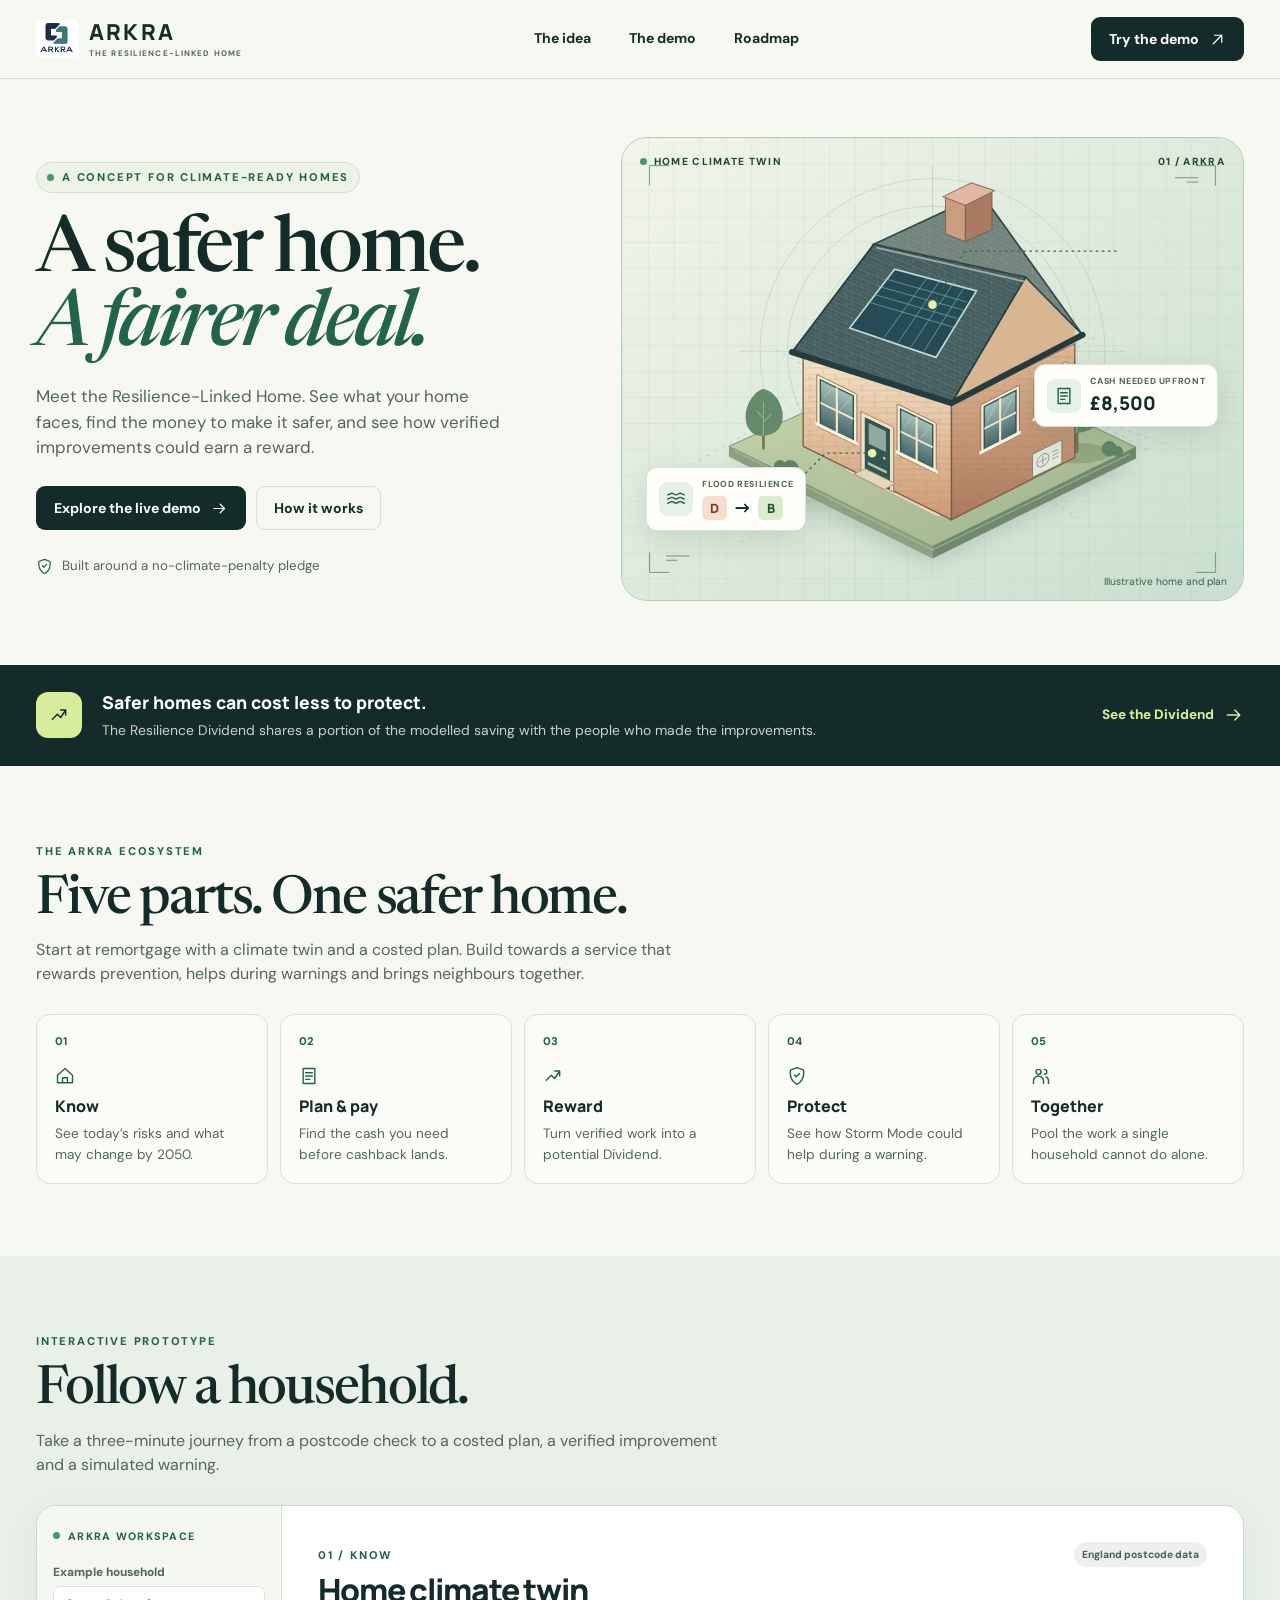
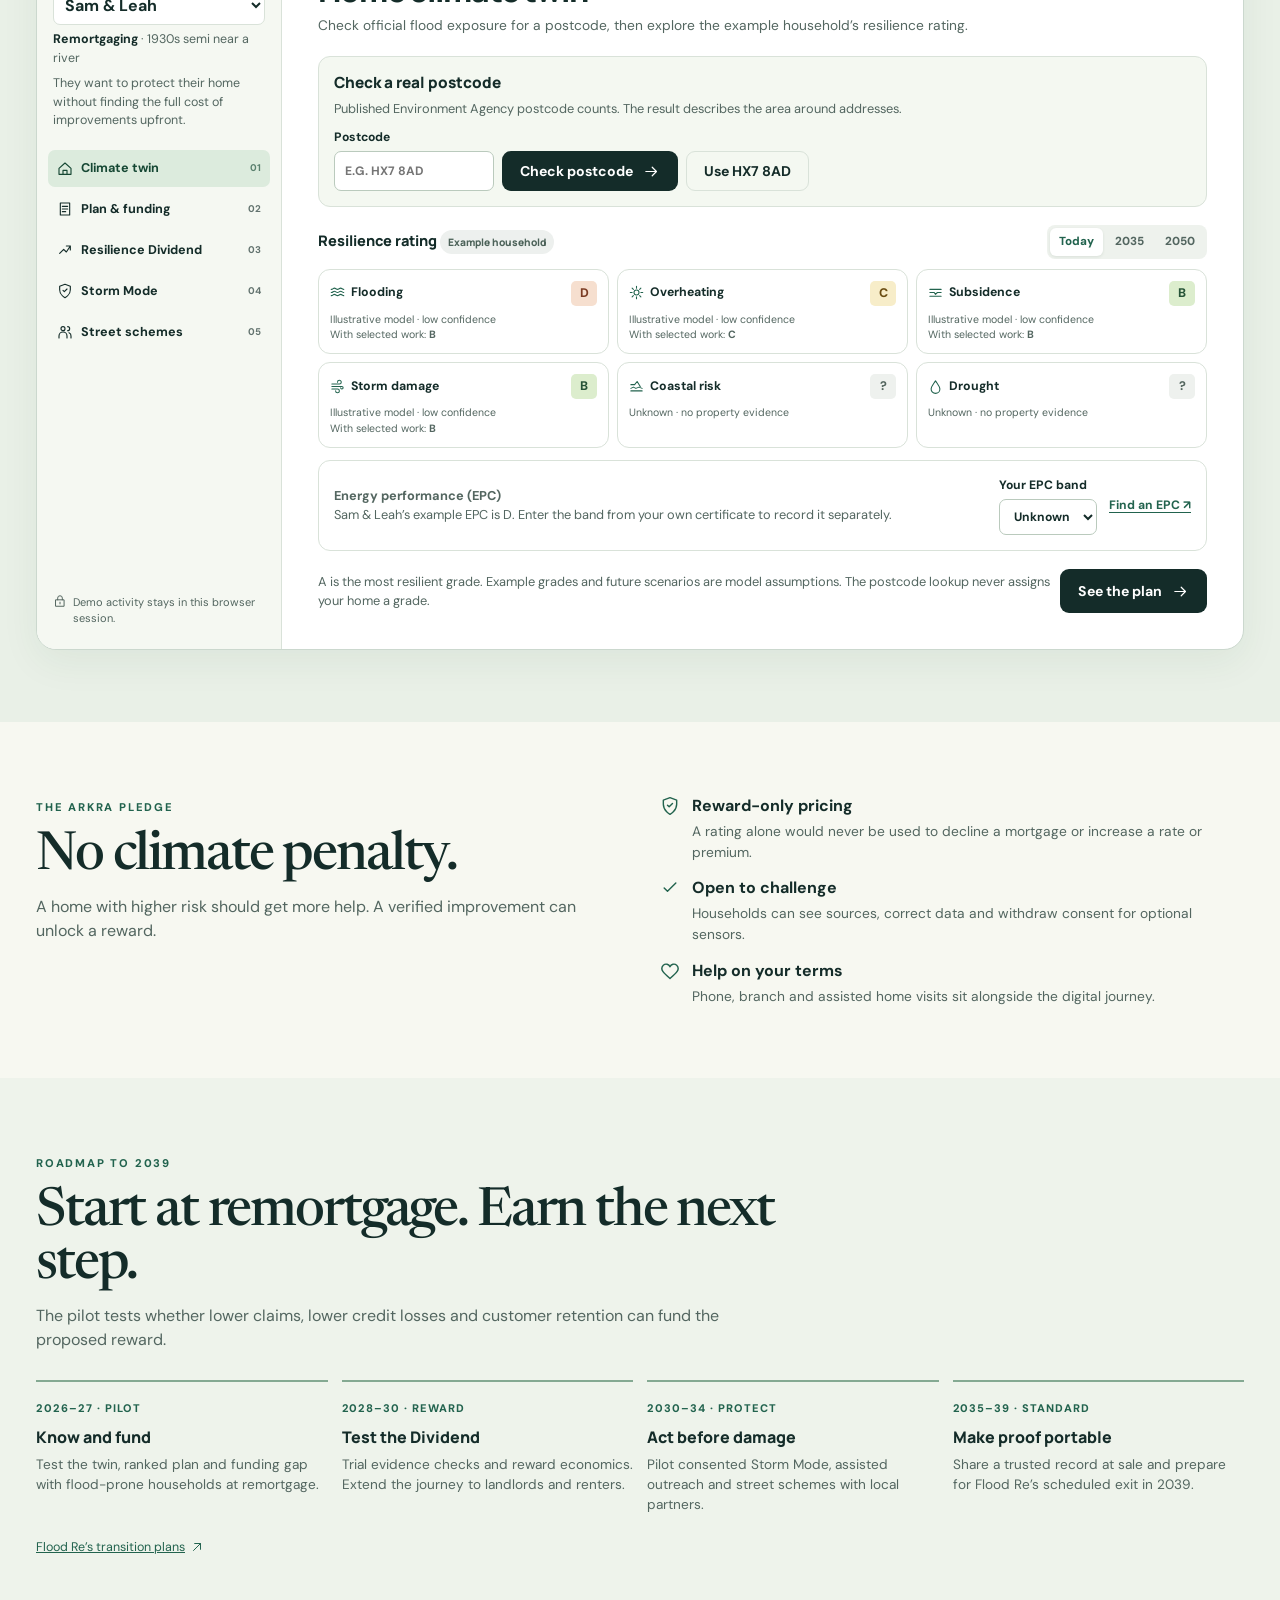
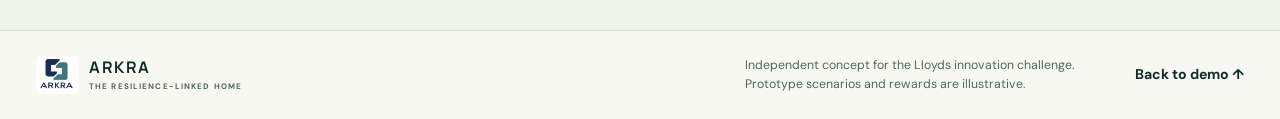
==== commit a8d10330: "Publish the Resilience-Linked Home experience" ====
--- a/index.html
+++ b/index.html
@@ -1,31 +1,123 @@
 <!doctype html>
 <html lang="en-GB">
-  <head>
-    <meta charset="utf-8" />
-    <meta name="viewport" content="width=device-width,initial-scale=1" />
-    <meta
-      name="description"
-      content="Understand your home’s climate risks and build a practical, funded resilience plan. ARKRA demo product."
-    />
-    <meta name="theme-color" content="#102d3b" />
-    <title>ARKRA · A better-prepared home</title>
-    <link rel="icon" href="data:," />
-    <link rel="stylesheet" href="./assets/css/arkra.css?v=3" />
-  </head>
-  <body data-page="overview">
-    <a class="skip" href="#main">Skip to content</a>
-    <div id="header"></div>
-    <main id="main">
-      <section class="card">
-        <h1>A better-prepared home starts here.</h1>
-        <p>Loading your ARKRA demo…</p>
-        <noscript
-          >Enable JavaScript to explore this interactive demo. No information is
-          sent.</noscript
-        >
-      </section>
-    </main>
-    <div id="footer"></div>
-    <script type="module" src="./assets/js/app.js?v=3"></script>
-  </body>
+<head>
+  <meta charset="utf-8">
+  <meta name="viewport" content="width=device-width, initial-scale=1">
+  <meta name="description" content="ARKRA is a concept for a resilience-linked home. Know the risk, fund the work and earn a reward for verified improvements.">
+  <meta name="theme-color" content="#f7f8f1">
+  <title>ARKRA · The Resilience-Linked Home</title>
+  <link rel="icon" href="assets/arkra-logo.png">
+  <link rel="preconnect" href="https://fonts.googleapis.com">
+  <link rel="preconnect" href="https://fonts.gstatic.com" crossorigin>
+  <link href="https://fonts.googleapis.com/css2?family=DM+Sans:wght@400;500;600;700&family=Manrope:wght@500;600;700;800&family=Newsreader:opsz,wght@6..72,500;6..72,600&display=swap" rel="stylesheet">
+  <link rel="stylesheet" href="assets/resilience.css">
+  <script type="module" src="assets/resilience.js"></script>
+</head>
+<body>
+  <svg class="sprite" xmlns="http://www.w3.org/2000/svg" aria-hidden="true">
+    <symbol id="i-arrow" viewBox="0 0 24 24"><path d="M4 12h15m-6-6 6 6-6 6"/></symbol>
+    <symbol id="i-up" viewBox="0 0 24 24"><path d="M6 18 18 6M8 6h10v10"/></symbol>
+    <symbol id="i-home" viewBox="0 0 24 24"><path d="m3 11 9-8 9 8v9H3Zm6 9v-6h6v6"/></symbol>
+    <symbol id="i-wave" viewBox="0 0 24 24"><path d="M2 7c3 0 3-2 5-2s3 2 5 2 3-2 5-2 3 2 5 2M2 12c3 0 3-2 5-2s3 2 5 2 3-2 5-2 3 2 5 2M2 17c3 0 3-2 5-2s3 2 5 2 3-2 5-2 3 2 5 2"/></symbol>
+    <symbol id="i-sun" viewBox="0 0 24 24"><circle cx="12" cy="12" r="4"/><path d="M12 2v3m0 14v3M2 12h3m14 0h3M5 5l2 2m10 10 2 2M19 5l-2 2M7 17l-2 2"/></symbol>
+    <symbol id="i-ground" viewBox="0 0 24 24"><path d="M3 7h18M3 12h7l2 3 3-3h6M3 18h18"/></symbol>
+    <symbol id="i-wind" viewBox="0 0 24 24"><path d="M3 8h12a3 3 0 1 0-3-3M3 12h16a2 2 0 1 1-2 2M3 16h9a3 3 0 1 1-3 3"/></symbol>
+    <symbol id="i-coast" viewBox="0 0 24 24"><path d="M3 19h18M3 15l4-2 4 2 5-2 5 2M3 9h6l4-5 5 8"/></symbol>
+    <symbol id="i-drop" viewBox="0 0 24 24"><path d="M12 3c4 6 7 9 7 13a7 7 0 1 1-14 0c0-4 3-7 7-13Z"/></symbol>
+    <symbol id="i-bolt" viewBox="0 0 24 24"><path d="m13 2-9 12h7l-1 8 10-12h-7z"/></symbol>
+    <symbol id="i-grid" viewBox="0 0 24 24"><path d="M4 4h16v16H4zM4 12h16M12 4v16"/></symbol>
+    <symbol id="i-heart" viewBox="0 0 24 24"><path d="M20 5a5 5 0 0 0-8 2 5 5 0 0 0-8-2c-5 5 1 10 8 16 7-6 13-11 8-16Z"/></symbol>
+    <symbol id="i-shield" viewBox="0 0 24 24"><path d="M12 22S4 18 4 10V5l8-3 8 3v5c0 8-8 12-8 12Zm-3-11 2 2 4-4"/></symbol>
+    <symbol id="i-plan" viewBox="0 0 24 24"><path d="M5 3h14v18H5zM8 8h8m-8 4h8m-8 4h5"/></symbol>
+    <symbol id="i-reward" viewBox="0 0 24 24"><path d="M4 17l6-6 4 4 6-9m-6 0h6v6"/></symbol>
+    <symbol id="i-people" viewBox="0 0 24 24"><circle cx="9" cy="7" r="3"/><path d="M3 21v-3a6 6 0 0 1 12 0v3m1-17a3 3 0 1 1 0 6m2 3a5 5 0 0 1 3 5v3"/></symbol>
+    <symbol id="i-check" viewBox="0 0 24 24"><path d="m5 12 4 4L19 6"/></symbol>
+    <symbol id="i-lock" viewBox="0 0 24 24"><path d="M5 10h14v11H5zm3 0V7a4 4 0 0 1 8 0v3m-4 4v3"/></symbol>
+    <symbol id="i-pin" viewBox="0 0 24 24"><path d="M20 10c0 5-8 12-8 12S4 15 4 10a8 8 0 0 1 16 0Z"/><circle cx="12" cy="10" r="2.5"/></symbol>
+  </svg>
+  <a class="skip" href="#main">Skip to content</a>
+  <header class="header">
+    <div class="wrap nav">
+      <a href="#top" class="brand" aria-label="ARKRA home"><img src="assets/arkra-logo.png" alt="" width="615" height="544"><span>ARKRA<small>THE RESILIENCE-LINKED HOME</small></span></a>
+      <nav aria-label="Main navigation"><a href="#idea">The idea</a><a href="#demo">The demo</a><a href="#roadmap">Roadmap</a></nav>
+      <a class="button primary nav-cta" href="#demo">Try the demo <svg><use href="#i-up"/></svg></a>
+    </div>
+  </header>
+  <main id="main">
+    <section class="hero wrap" id="top" aria-labelledby="hero-title">
+      <div class="hero-copy">
+        <span class="eyebrow"><span class="live-dot"></span> A CONCEPT FOR CLIMATE-READY HOMES</span>
+        <h1 id="hero-title">A safer home.<br><em>A fairer deal.</em></h1>
+        <p>Meet the Resilience-Linked Home. See what your home faces, find the money to make it safer, and see how verified improvements could earn a reward.</p>
+        <div class="actions"><a class="button primary" href="#demo">Explore the live demo <svg><use href="#i-arrow"/></svg></a><a class="button plain" href="#idea">How it works</a></div>
+        <div class="hero-note"><svg><use href="#i-shield"/></svg> Built around a no-climate-penalty pledge</div>
+      </div>
+      <figure class="hero-visual">
+        <img src="assets/climate-home.svg" alt="Architectural illustration of a home with flood protection, solar panels and a heat pump" width="720" height="535" fetchpriority="high">
+        <div class="figure-label"><span class="live-dot"></span> HOME CLIMATE TWIN <span>01 / ARKRA</span></div>
+        <div class="floating flood-float"><span class="icon-box"><svg><use href="#i-wave"/></svg></span><div><small>FLOOD RESILIENCE</small><strong><b class="grade grade-d">D</b> <span>→</span> <b class="grade grade-b">B</b></strong></div></div>
+        <div class="floating funding-float"><span class="icon-box"><svg><use href="#i-plan"/></svg></span><div><small>CASH NEEDED UPFRONT</small><strong>£8,500</strong></div></div>
+        <figcaption>Illustrative home and plan</figcaption>
+      </figure>
+    </section>
+    <section class="principle" aria-label="The Resilience Dividend">
+      <div class="wrap principle-inner"><span class="principle-icon"><svg><use href="#i-reward"/></svg></span><div><strong>Safer homes can cost less to protect.</strong><p>The Resilience Dividend shares a portion of the modelled saving with the people who made the improvements.</p></div><a href="#reward">See the Dividend <svg><use href="#i-arrow"/></svg></a></div>
+    </section>
+    <section class="wrap idea" id="idea">
+      <div class="section-heading"><span class="eyebrow">THE ARKRA ECOSYSTEM</span><h2>Five parts. One safer home.</h2><p>Start at remortgage with a climate twin and a costed plan. Build towards a service that rewards prevention, helps during warnings and brings neighbours together.</p></div>
+      <div class="pillar-grid">
+        <a href="#twin" class="pillar"><span>01</span><svg><use href="#i-home"/></svg><h3>Know</h3><p>See today’s risks and what may change by 2050.</p></a>
+        <a href="#plan" class="pillar"><span>02</span><svg><use href="#i-plan"/></svg><h3>Plan &amp; pay</h3><p>Find the cash you need before cashback lands.</p></a>
+        <a href="#reward" class="pillar"><span>03</span><svg><use href="#i-reward"/></svg><h3>Reward</h3><p>Turn verified work into a potential Dividend.</p></a>
+        <a href="#protect" class="pillar"><span>04</span><svg><use href="#i-shield"/></svg><h3>Protect</h3><p>See how Storm Mode could help during a warning.</p></a>
+        <a href="#street" class="pillar"><span>05</span><svg><use href="#i-people"/></svg><h3>Together</h3><p>Pool the work a single household cannot do alone.</p></a>
+      </div>
+    </section>
+    <section class="demo-section" id="demo">
+      <div class="wrap">
+        <div class="section-heading"><span class="eyebrow">INTERACTIVE PROTOTYPE</span><h2>Follow a household.</h2><p>Take a three-minute journey from a postcode check to a costed plan, a verified improvement and a simulated warning.</p></div>
+        <div class="workspace">
+          <aside class="workspace-nav" aria-label="Demo navigation">
+            <div class="workspace-brand"><span class="live-dot"></span> ARKRA WORKSPACE</div>
+            <label class="household-label" for="household">Example household</label>
+            <select id="household"><option value="sam">Sam &amp; Leah</option><option value="priya">Priya</option><option value="margaret">Margaret</option></select>
+            <div id="household-context"></div>
+            <nav aria-label="Journey steps">
+              <a href="#twin" data-step="twin"><svg><use href="#i-home"/></svg> Climate twin <small>01</small></a>
+              <a href="#plan" data-step="plan"><svg><use href="#i-plan"/></svg> Plan &amp; funding <small>02</small></a>
+              <a href="#reward" data-step="reward"><svg><use href="#i-reward"/></svg> Resilience Dividend <small>03</small></a>
+              <a href="#protect" data-step="protect"><svg><use href="#i-shield"/></svg> Storm Mode <small>04</small></a>
+              <a href="#street" data-step="street"><svg><use href="#i-people"/></svg> Street schemes <small>05</small></a>
+            </nav>
+            <div class="workspace-note"><svg><use href="#i-lock"/></svg><span>Demo activity stays in this browser session.</span></div>
+          </aside>
+          <div class="workspace-body" id="panel"><noscript><p>Enable JavaScript to try the interactive demo.</p></noscript></div>
+        </div>
+      </div>
+    </section>
+    <section class="wrap promise" id="pledge">
+      <div class="promise-lead"><span class="eyebrow">THE ARKRA PLEDGE</span><h2>No climate penalty.</h2><p>A home with higher risk should get more help. A verified improvement can unlock a reward.</p></div>
+      <ul>
+        <li><svg><use href="#i-shield"/></svg><div><strong>Reward-only pricing</strong><p>A rating alone would never be used to decline a mortgage or increase a rate or premium.</p></div></li>
+        <li><svg><use href="#i-check"/></svg><div><strong>Open to challenge</strong><p>Households can see sources, correct data and withdraw consent for optional sensors.</p></div></li>
+        <li><svg><use href="#i-heart"/></svg><div><strong>Help on your terms</strong><p>Phone, branch and assisted home visits sit alongside the digital journey.</p></div></li>
+      </ul>
+    </section>
+    <section class="roadmap" id="roadmap">
+      <div class="wrap">
+        <div class="section-heading"><span class="eyebrow">ROADMAP TO 2039</span><h2>Start at remortgage. Earn the next step.</h2><p>The pilot tests whether lower claims, lower credit losses and customer retention can fund the proposed reward.</p></div>
+        <div class="timeline">
+          <article><span>2026–27 · PILOT</span><h3>Know and fund</h3><p>Test the twin, ranked plan and funding gap with flood-prone households at remortgage.</p></article>
+          <article><span>2028–30 · REWARD</span><h3>Test the Dividend</h3><p>Trial evidence checks and reward economics. Extend the journey to landlords and renters.</p></article>
+          <article><span>2030–34 · PROTECT</span><h3>Act before damage</h3><p>Pilot consented Storm Mode, assisted outreach and street schemes with local partners.</p></article>
+          <article><span>2035–39 · STANDARD</span><h3>Make proof portable</h3><p>Share a trusted record at sale and prepare for Flood Re’s scheduled exit in 2039.</p></article>
+        </div>
+        <p class="roadmap-source"><a href="https://www.floodre.co.uk/our-future/">Flood Re’s transition plans <svg><use href="#i-up"/></svg></a></p>
+      </div>
+    </section>
+  </main>
+  <footer class="footer">
+    <div class="wrap footer-inner"><a href="#top" class="brand"><img src="assets/arkra-logo.png" alt="" width="615" height="544"><span>ARKRA<small>THE RESILIENCE-LINKED HOME</small></span></a><p>Independent concept for the Lloyds innovation challenge. Prototype scenarios and rewards are illustrative.</p><a href="#demo">Back to demo ↑</a></div>
+  </footer>
+</body>
 </html>
--- a/assets/resilience.css
+++ b/assets/resilience.css
@@ -0,0 +1,258 @@
+:root {
+  color-scheme: light;
+  --ink: #142c29;
+  --muted: #536660;
+  --green: #22634e;
+  --mint: #e6f1e8;
+  --lime: #d8ed9b;
+  --paper: #f7f8f1;
+  --white: #fff;
+  --line: #d9e2d9;
+  --radius: 20px;
+  font-family: "DM Sans", system-ui, sans-serif;
+}
+*, *::before, *::after { box-sizing: border-box; }
+html { scroll-behavior: smooth; scroll-padding-top: 90px; }
+body { margin: 0; color: var(--ink); background: var(--paper); line-height: 1.5; }
+button, input, select { font: inherit; }
+button, select { cursor: pointer; }
+a { color: inherit; }
+a:focus-visible, button:focus-visible, input:focus-visible, select:focus-visible, summary:focus-visible { outline: 3px solid #559771; outline-offset: 4px; }
+img { display: block; max-width: 100%; }
+svg { width: 20px; height: 20px; fill: none; stroke: currentColor; stroke-width: 1.7; stroke-linecap: round; stroke-linejoin: round; flex: none; }
+.sprite { position: absolute; width: 0; height: 0; overflow: hidden; }
+.skip { position: fixed; top: 8px; left: 8px; z-index: 5; transform: translateY(-160%); background: white; padding: 10px; }
+.skip:focus { transform: none; }
+.wrap { width: min(1232px, calc(100% - 72px)); margin-inline: auto; }
+.header { border-bottom: 1px solid var(--line); }
+.nav { display: flex; align-items: center; justify-content: space-between; min-height: 78px; gap: 24px; }
+.brand { display: inline-flex; align-items: center; gap: 10px; text-decoration: none; font: 800 22px/1.04 Manrope, sans-serif; letter-spacing: .1em; }
+.brand img { width: 43px; height: auto; border-radius: 5px; }
+.brand small { display: block; margin-top: 6px; color: var(--muted); font: 700 8px/1 "DM Sans", sans-serif; letter-spacing: .14em; }
+.nav nav { display: flex; gap: clamp(16px, 3vw, 40px); }
+.nav nav a, .footer a { text-decoration: none; font-size: .88rem; font-weight: 700; }
+.nav nav a:hover, .footer a:hover { text-decoration: underline; }
+.button { min-height: 44px; display: inline-flex; justify-content: center; align-items: center; gap: 10px; padding: 10px 17px; border: 1px solid transparent; border-radius: 9px; font-weight: 700; text-decoration: none; font-size: .88rem; line-height: 1.3; }
+.button svg { width: 17px; height: 17px; }
+.primary { background: var(--ink); color: white; }
+.primary:hover { background: var(--green); }
+.plain { border-color: var(--line); background: transparent; color: var(--ink); }
+.plain:hover { background: var(--mint); }
+.button:disabled { opacity: .5; cursor: not-allowed; }
+.hero { display: grid; grid-template-columns: .91fr 1.09fr; align-items: center; gap: clamp(24px, 5vw, 76px); padding-block: 58px 64px; }
+.eyebrow { display: inline-flex; align-items: center; gap: 8px; color: var(--green); font-size: .7rem; font-weight: 800; letter-spacing: .16em; line-height: 1.4; }
+.hero-copy .eyebrow { border: 1px solid #d3dfd1; padding: 7px 10px; border-radius: 100px; background: #eef3e8; }
+.live-dot { display: inline-block; width: 7px; height: 7px; background: #45976d; border-radius: 50%; flex: none; }
+h1, h2, h3, p, figure { margin: 0; }
+h1, .section-heading h2, .promise h2 { font-family: Newsreader, Georgia, serif; font-weight: 500; letter-spacing: -.04em; }
+h1 { font-size: clamp(3.3rem, 6.1vw, 6.35rem); line-height: .94; margin: 24px 0 20px; }
+h1 em { color: var(--green); font-weight: 500; }
+.hero-copy > p { max-width: 28em; color: var(--muted); font-size: clamp(1rem, 1.32vw, 1.16rem); }
+.actions { display: flex; flex-wrap: wrap; gap: 10px; margin-top: 26px; }
+.hero-note { margin-top: 26px; color: var(--muted); display: flex; align-items: center; gap: 9px; font-size: .83rem; }
+.hero-note svg { color: var(--green); width: 17px; height: 17px; }
+.hero-visual { position: relative; overflow: hidden; isolation: isolate; border-radius: 26px; border: 1px solid #b5cdbd; background: #dcebdd; }
+.hero-visual > img { width: 100%; height: auto; }
+.figure-label { position: absolute; top: 16px; left: 18px; right: 18px; display: flex; align-items: center; gap: 7px; color: #21483e; font-size: clamp(.47rem, .8vw, .65rem); font-weight: 800; letter-spacing: .13em; }
+.figure-label > span:last-child { margin-left: auto; }
+.floating { position: absolute; display: flex; align-items: center; gap: 9px; padding: 10px 12px; background: #fffefa; border-radius: 11px; box-shadow: 0 8px 28px #193d2e1f; border: 1px solid #d7e3d8; }
+.flood-float { bottom: 15%; left: 4%; }
+.funding-float { right: 4%; top: 49%; }
+.icon-box { display: grid; place-items: center; width: 34px; height: 34px; color: var(--green); background: var(--mint); border-radius: 8px; flex: none; }
+.floating small { display: block; color: var(--muted); font-size: .55rem; font-weight: 800; letter-spacing: .07em; }
+.floating strong { display: flex; align-items: center; gap: 6px; font: 800 1.18rem/1.25 Manrope, sans-serif; margin-top: 4px; }
+.floating .grade { font-size: .8rem; min-width: 25px; height: 24px; }
+figcaption { position: absolute; right: 16px; bottom: 10px; color: #3e5e51; font-size: .64rem; }
+.principle { color: white; background: var(--ink); }
+.principle-inner { display: flex; align-items: center; gap: 20px; padding-block: 25px; }
+.principle-icon { display: grid; place-items: center; background: var(--lime); color: var(--ink); width: 46px; height: 46px; border-radius: 12px; flex: none; }
+.principle strong { font: 800 1.1rem Manrope, sans-serif; }
+.principle p { color: #c4d6ca; font-size: .87rem; margin-top: 4px; }
+.principle a { margin-left: auto; display: inline-flex; align-items: center; gap: 10px; color: var(--lime); white-space: nowrap; font-size: .85rem; font-weight: 800; text-decoration: none; }
+.idea, .promise, .roadmap, .demo-section { padding-block: 72px; }
+.section-heading { max-width: 740px; margin-bottom: 28px; }
+.section-heading h2, .promise h2 { font-size: clamp(2.35rem, 4.2vw, 4.2rem); line-height: .98; margin: 12px 0; }
+.section-heading p, .promise-lead p { color: var(--muted); max-width: 63ch; }
+.pillar-grid { display: grid; grid-template-columns: repeat(5, 1fr); gap: 12px; }
+.pillar { min-width: 0; padding: 18px; border: 1px solid var(--line); border-radius: 14px; background: #fbfcf7; text-decoration: none; }
+.pillar:hover { background: var(--mint); border-color: #a2bfac; }
+.pillar > span { display: block; font-size: .7rem; font-weight: 800; color: var(--green); }
+.pillar > svg { display: block; margin: 16px 0 9px; color: var(--green); }
+.pillar h3, .timeline h3 { font: 800 1rem Manrope, sans-serif; }
+.pillar p, .timeline p { margin-top: 7px; color: var(--muted); font-size: .85rem; }
+.demo-section { background: #e9f0e7; }
+.workspace { border: 1px solid #cbd8ce; border-radius: var(--radius); overflow: hidden; background: var(--white); display: grid; grid-template-columns: 245px minmax(0, 1fr); box-shadow: 0 12px 38px #264a3710; }
+.workspace-nav { display: flex; flex-direction: column; min-width: 0; padding: 22px 16px; border-right: 1px solid var(--line); background: #f5f8f2; }
+.workspace-brand { display: flex; gap: 8px; align-items: center; color: var(--green); font-size: .67rem; font-weight: 800; letter-spacing: .12em; margin-bottom: 20px; }
+.household-label { font-size: .74rem; font-weight: 800; color: var(--muted); }
+.workspace-nav select { border: 1px solid var(--line); border-radius: 7px; padding: 7px; margin: 5px 0; width: 100%; background: white; color: var(--ink); font-weight: 700; }
+#household-context { font-size: .78rem; color: var(--muted); }
+#household-context strong { color: var(--ink); }
+#household-context p { margin-top: 6px; }
+.workspace-nav nav { display: flex; flex-direction: column; gap: 4px; margin: 20px -5px; }
+.workspace-nav nav a { display: flex; align-items: center; gap: 8px; padding: 9px; font-size: .79rem; font-weight: 700; text-decoration: none; border-radius: 7px; }
+.workspace-nav nav a svg { width: 16px; height: 16px; }
+.workspace-nav nav a small { margin-left: auto; font-size: .61rem; opacity: .65; }
+.workspace-nav nav a[aria-current] { color: #154733; background: #dcebdd; }
+.workspace-nav nav a:hover { background: #e6eee4; }
+.workspace-note { margin-top: auto; padding-top: 10px; display: flex; align-items: start; gap: 6px; color: var(--muted); font-size: .69rem; }
+.workspace-note svg { width: 14px; height: 14px; }
+.workspace-body { min-width: 0; padding: clamp(17px, 3.2vw, 36px); min-height: 570px; }
+.panel-head { display: flex; justify-content: space-between; align-items: start; gap: 16px; margin-bottom: 20px; }
+.panel-head h3 { margin-top: 6px; font: 800 clamp(1.5rem, 2.6vw, 2rem)/1.14 Manrope, sans-serif; letter-spacing: -.035em; }
+.panel-head p { color: var(--muted); font-size: .86rem; margin-top: 7px; }
+.badge { display: inline-flex; align-items: center; gap: 5px; border-radius: 100px; background: var(--mint); color: #22523c; font-size: .64rem; font-weight: 800; padding: 5px 8px; white-space: nowrap; }
+.badge.neutral { background: #edf0ee; color: #4c6259; }
+.card { padding: 15px; border: 1px solid var(--line); border-radius: 12px; background: white; min-width: 0; }
+.card h4, .card h5 { margin: 0 0 6px; font: 800 .96rem Manrope, sans-serif; }
+.card p, .small { color: var(--muted); font-size: .8rem; }
+.card a, .inline-link { color: var(--green); font-size: .76rem; font-weight: 700; text-underline-offset: 3px; }
+.lookup { background: #f4f8f1; }
+.lookup-row { display: flex; align-items: end; flex-wrap: wrap; gap: 8px; margin-top: 10px; }
+.field { display: grid; gap: 5px; min-width: 0; color: var(--ink); font-size: .76rem; font-weight: 700; }
+.field input, .field select { min-height: 40px; border: 1px solid #bacabd; border-radius: 7px; background: white; color: var(--ink); padding: 7px 10px; max-width: 100%; }
+.lookup-row input { width: 160px; text-transform: uppercase; }
+.lookup .button { min-height: 40px; }
+.lookup-result:not(:empty) { margin-top: 13px; padding-top: 12px; border-top: 1px solid var(--line); }
+.lookup-result strong { font-size: .9rem; }
+.lookup-counts, .split { display: grid; grid-template-columns: repeat(3, minmax(0, 1fr)); gap: 8px; margin-top: 8px; }
+.lookup-counts > div { background: white; border: 1px solid var(--line); border-radius: 8px; padding: 8px; }
+.lookup-counts b { display: block; font: 800 1.14rem Manrope, sans-serif; }
+.lookup-counts small { font-size: .68rem; color: var(--muted); }
+.lookup-result p { margin-top: 6px; }
+.section-row { display: flex; justify-content: space-between; align-items: center; gap: 12px; flex-wrap: wrap; margin: 18px 0 10px; }
+.section-row strong { font: 800 .91rem Manrope, sans-serif; }
+.segments { display: inline-flex; border-radius: 8px; background: #eef2ed; padding: 3px; gap: 3px; }
+.segments button { border: 0; padding: 5px 9px; background: transparent; border-radius: 6px; color: var(--muted); font-size: .73rem; font-weight: 800; }
+.segments button[aria-pressed="true"] { background: white; color: var(--green); box-shadow: 0 1px 3px #1a432218; }
+.hazard-grid { display: grid; grid-template-columns: repeat(3, minmax(0, 1fr)); gap: 8px; }
+.hazard { padding: 10px 11px; }
+.hazard > div { display: flex; align-items: center; justify-content: space-between; gap: 5px; margin-bottom: 6px; }
+.hazard > div strong { display: inline-flex; gap: 6px; align-items: center; font-size: .77rem; }
+.hazard svg { color: var(--green); width: 15px; height: 15px; }
+.hazard small { display: block; color: var(--muted); font-size: .66rem; }
+.grade { display: inline-grid; place-items: center; min-width: 26px; height: 25px; padding: 0 5px; border-radius: 5px; font-size: .78rem; font-weight: 800; font-style: normal; }
+.grade-a, .grade-b { background: #dcedcd; color: #265337; }
+.grade-c { background: #f7edc9; color: #6a4c11; }
+.grade-d, .grade-e { background: #f6dfcf; color: #7b3c24; }
+.grade-unknown { background: #eef1ee; color: #54665f; }
+.epc-row { display: flex; gap: 12px; align-items: center; justify-content: space-between; margin-top: 12px; flex-wrap: wrap; }
+.epc-row p { flex: 1 1 180px; }
+.epc-row select { min-height: 36px; max-width: 170px; }
+.panel-foot { display: flex; flex-wrap: wrap; justify-content: space-between; align-items: center; gap: 10px; margin-top: 18px; }
+.panel-foot p { flex: 1 1 200px; }
+.plan-grid { display: grid; grid-template-columns: minmax(0, 1.25fr) minmax(0, .9fr); align-items: start; gap: 12px; }
+.measure-list { display: grid; gap: 8px; }
+.measure { padding: 12px; }
+.measure summary { display: flex; align-items: center; justify-content: space-between; gap: 8px; cursor: pointer; }
+.measure label { display: flex; align-items: start; gap: 9px; cursor: pointer; }
+input[type="checkbox"] { accent-color: var(--green); min-width: 15px; height: 15px; margin: 3px 0 0; }
+.measure label strong { font-size: .84rem; line-height: 1.35; display: block; }
+.measure label small { display: block; color: var(--green); font-size: .68rem; font-weight: 700; }
+.measure-cost { font-size: .82rem; font-weight: 800; white-space: nowrap; }
+.measure p { margin-top: 7px; padding-left: 24px; }
+.measure .small { display: block; padding-left: 24px; margin-top: 6px; font-size: .69rem; }
+.money-card { background: #f5f8f1; }
+.money-card dl { margin: 13px 0 0; }
+.money-card dl div, .cost-row { display: flex; justify-content: space-between; align-items: baseline; gap: 9px; padding: 6px 0; font-size: .76rem; }
+.money-card dd { margin: 0; font-weight: 800; white-space: nowrap; }
+.money-card dl .gap { border-top: 1px solid #d4e0d3; margin-top: 5px; padding-top: 8px; color: var(--green); align-items: center; font-weight: 800; }
+.gap dd { font: 800 clamp(1.4rem, 2.5vw, 1.95rem) Manrope, sans-serif; letter-spacing: -.035em; }
+.funding-controls { display: grid; gap: 8px; margin-top: 13px; padding-top: 11px; border-top: 1px solid var(--line); }
+.toggle { display: flex; align-items: start; gap: 8px; font-size: .75rem; cursor: pointer; }
+.funding-controls .field input { width: 100%; }
+.grant-sources { display: flex; flex-wrap: wrap; gap: 6px 12px; margin-top: 9px; }
+.notice { border-left: 3px solid #79a387; background: #f0f6ee; border-radius: 0 8px 8px 0; padding: 10px 12px; color: var(--muted); font-size: .8rem; margin-top: 12px; }
+.notice strong { color: var(--ink); }
+.reward-hero { display: grid; grid-template-columns: 1fr auto; gap: 10px; align-items: center; padding: 16px; background: #edf5e9; border-radius: 12px; border: 1px solid #d0e0d2; }
+.reward-hero strong { display: block; font: 800 clamp(1.7rem, 4vw, 2.9rem)/1.1 Manrope, sans-serif; letter-spacing: -.045em; }
+.reward-hero svg { width: 37px; height: 37px; color: var(--green); }
+.reward-hero p { font-size: .8rem; color: var(--muted); margin-top: 5px; }
+.stat { display: grid; gap: 4px; align-content: start; }
+.stat span { font-size: .73rem; color: var(--muted); }
+.stat strong { font: 800 1.22rem Manrope, sans-serif; }
+.stat p { font-size: .71rem; }
+.dividend-details { margin-top: 12px; }
+.dividend-details summary { cursor: pointer; font-size: .8rem; color: var(--green); font-weight: 800; }
+.dividend-details p { margin-top: 7px; }
+.storm-status { display: flex; align-items: center; gap: 12px; padding: 12px 14px; border: 1px solid var(--line); background: #f5f8f3; border-radius: 10px; }
+.storm-status.active { background: #fcf0df; border-color: #e9cda6; }
+.storm-status strong { display: block; font-size: .89rem; }
+.storm-status p { font-size: .76rem; color: var(--muted); }
+.storm-actions { display: grid; grid-template-columns: 1fr 1fr; gap: 8px; margin-top: 12px; }
+.storm-actions article p { margin: 0; }
+.settings { display: flex; flex-wrap: wrap; gap: 8px 16px; margin-top: 12px; }
+.street-visual { display: flex; flex-wrap: wrap; gap: 8px; margin: 12px 0; }
+.street-visual span { display: grid; place-items: center; width: 40px; height: 39px; border: 1px solid var(--line); border-radius: 7px; color: #62766b; }
+.street-visual span.in { background: #dcead8; color: #2d5943; border-color: #b5ccb7; }
+.promise { display: grid; grid-template-columns: 1fr 1fr; gap: 40px; align-items: start; }
+.promise ul { list-style: none; padding: 0; margin: 0; display: grid; gap: 14px; }
+.promise li { display: flex; gap: 12px; }
+.promise li svg { color: var(--green); margin-top: 2px; }
+.promise li p { margin-top: 3px; color: var(--muted); font-size: .86rem; }
+.roadmap { background: #eef3eb; }
+.timeline { display: grid; grid-template-columns: repeat(4, minmax(0, 1fr)); gap: 14px; }
+.timeline article { border-top: 2px solid #84a992; padding-top: 13px; }
+.timeline span { font-size: .69rem; font-weight: 800; letter-spacing: .09em; color: var(--green); }
+.timeline h3 { margin-top: 7px; }
+.roadmap-source { margin-top: 18px; }
+.roadmap-source a { display: inline-flex; align-items: center; gap: 5px; font-size: .78rem; color: var(--green); }
+.roadmap-source svg { width: 14px; height: 14px; }
+.footer { border-top: 1px solid var(--line); }
+.footer-inner { display: flex; align-items: center; gap: 22px; padding-block: 25px; }
+.footer p { margin-left: auto; color: var(--muted); font-size: .77rem; max-width: 46ch; }
+.footer .brand { font-size: 1rem; }
+.footer > div > a:last-child { white-space: nowrap; }
+[hidden] { display: none !important; }
+@media (max-width: 900px) {
+  .wrap { width: calc(100% - 40px); }
+  .hero { padding-block: 39px; gap: 22px; }
+  .floating { padding: 6px 8px; gap: 5px; }
+  .floating .icon-box { width: 25px; height: 25px; }
+  .floating .icon-box svg { width: 14px; height: 14px; }
+  .floating strong { font-size: 1rem; }
+  .floating small { font-size: .47rem; }
+  .workspace { grid-template-columns: 190px minmax(0, 1fr); }
+  .workspace-nav { padding-inline: 11px; }
+  .plan-grid { grid-template-columns: 1fr; }
+  .pillar { padding: 13px; }
+}
+@media (max-width: 650px) {
+  .wrap { width: calc(100% - 30px); }
+  .nav { min-height: 63px; gap: 10px; }
+  .nav nav { display: none; }
+  .brand { font-size: 1.04rem; }
+  .brand img { width: 35px; }
+  .brand small { font-size: .42rem; }
+  .nav-cta { min-height: 38px; padding: 8px 9px; font-size: .72rem; }
+  .hero { grid-template-columns: 1fr; padding-block: 34px; }
+  h1 { font-size: clamp(3.15rem, 12vw, 5.2rem); margin: 18px 0 14px; }
+  .hero-note { margin-top: 17px; }
+  .actions { margin-top: 18px; }
+  .principle-inner { flex-wrap: wrap; gap: 10px 12px; padding-block: 16px; }
+  .principle-inner > div { flex: 1 1 200px; }
+  .principle-inner > a { margin-left: 58px; }
+  .idea, .demo-section, .promise, .roadmap { padding-block: 42px; }
+  .pillar-grid { grid-template-columns: repeat(2, minmax(0, 1fr)); }
+  .workspace { grid-template-columns: 1fr; }
+  .workspace-nav { padding: 13px; border-right: 0; border-bottom: 1px solid var(--line); }
+  .workspace-brand { margin-bottom: 7px; }
+  .workspace-nav select { max-width: 250px; }
+  .workspace-nav nav { display: grid; grid-template-columns: repeat(2, minmax(0, 1fr)); margin: 10px 0 2px; gap: 3px; }
+  .workspace-nav nav a { padding: 6px; font-size: .71rem; }
+  .workspace-nav nav a small { display: none; }
+  .workspace-note { display: none; }
+  .workspace-body { padding: 14px; min-height: 0; }
+  .panel-head { gap: 7px; }
+  .panel-head > .badge { display: none; }
+  .hazard-grid { grid-template-columns: repeat(2, minmax(0, 1fr)); }
+  .promise, .timeline { grid-template-columns: 1fr; gap: 18px; }
+  .footer-inner { flex-wrap: wrap; gap: 10px; }
+  .footer p { margin: 0; }
+}
+@media (max-width: 370px) {
+  .wrap { width: calc(100% - 24px); }
+  .split { grid-template-columns: 1fr; }
+  .storm-actions { grid-template-columns: 1fr; }
+}
+@media (prefers-reduced-motion: reduce) { html { scroll-behavior: auto; } }
